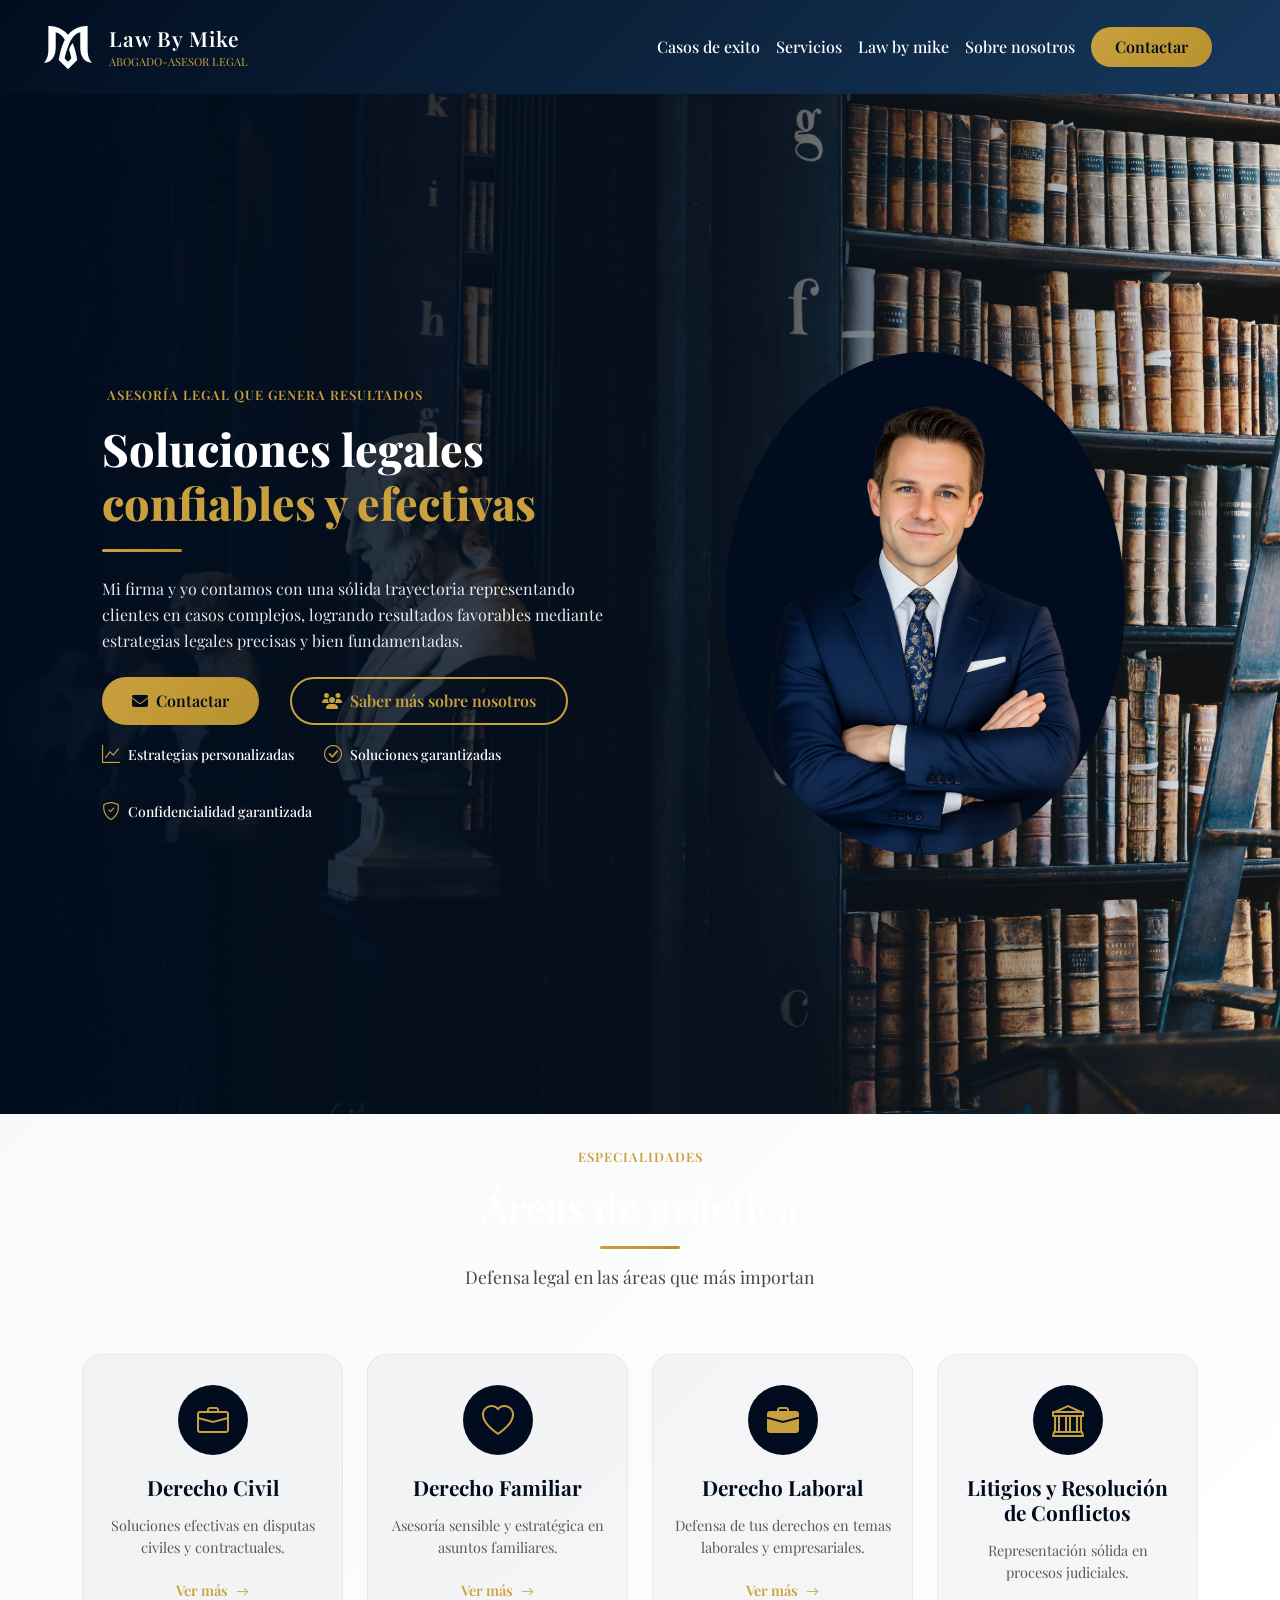
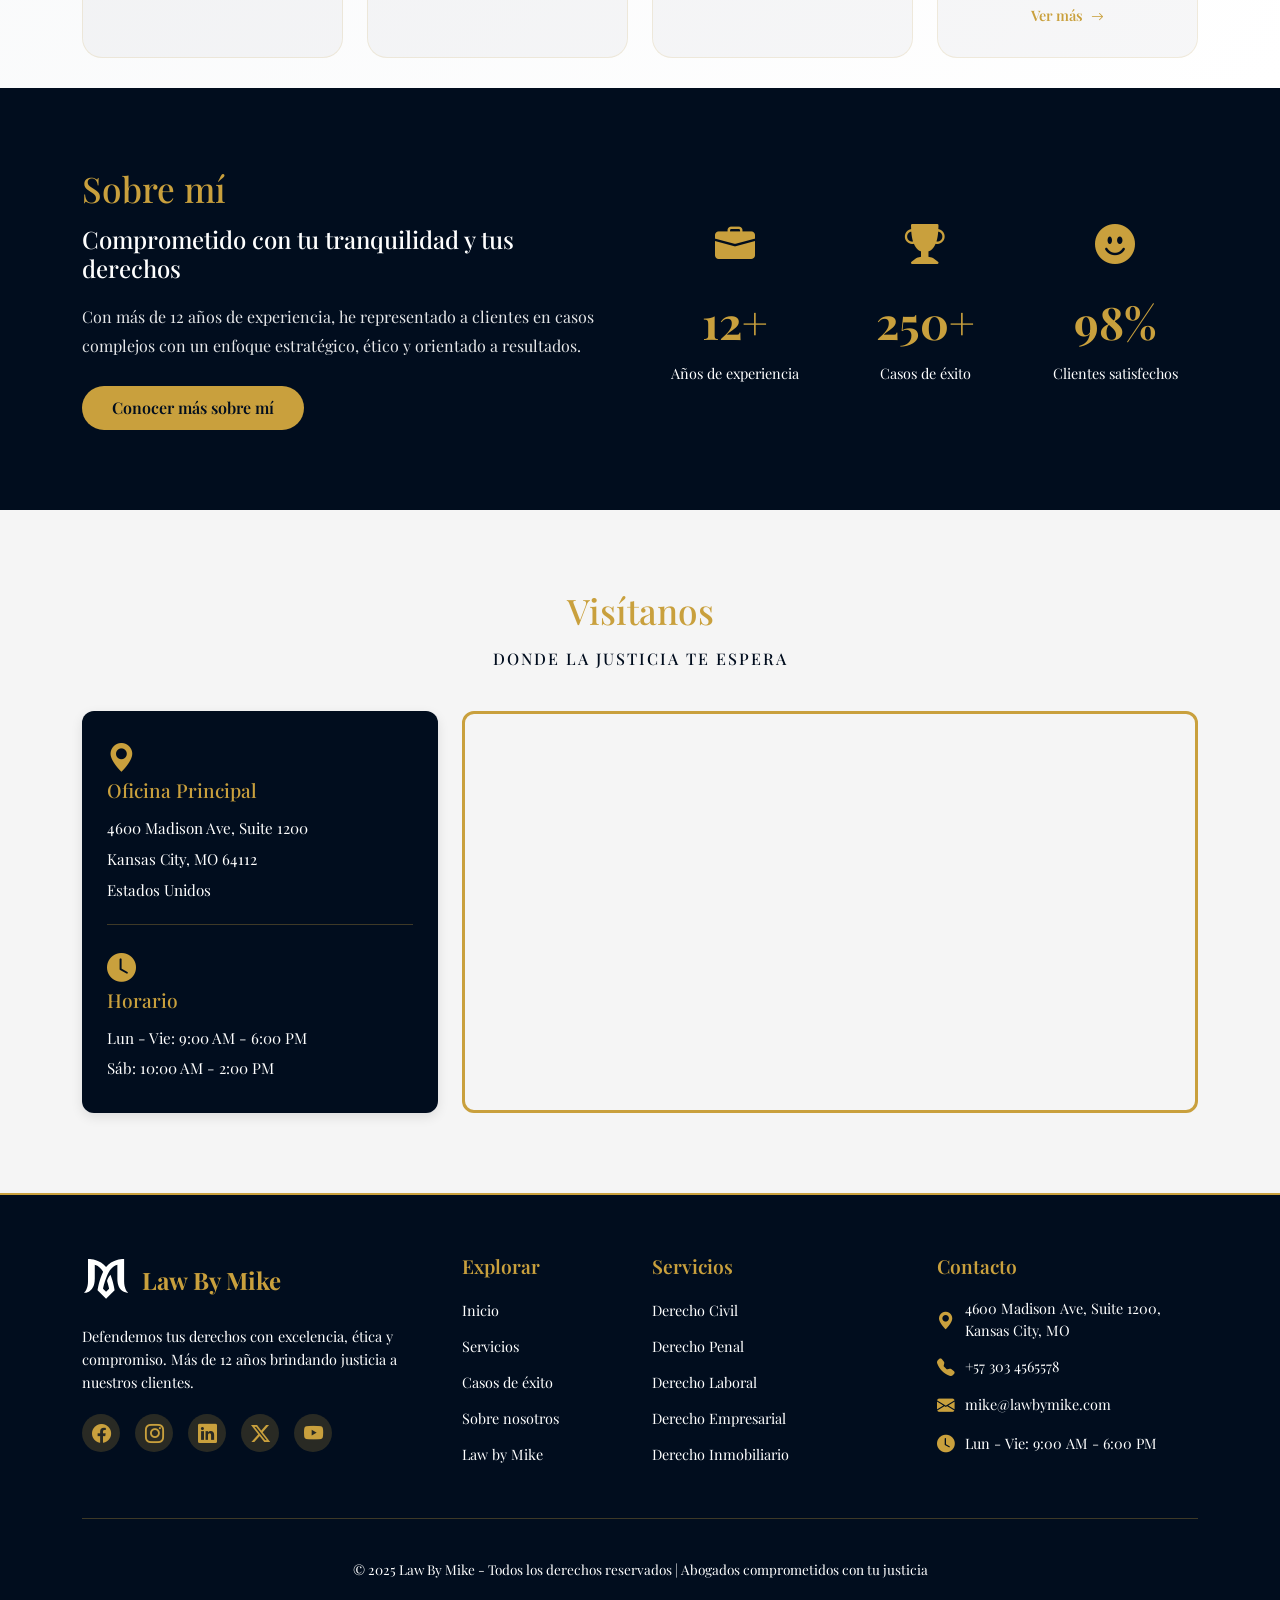
==== index.html @ f12dc02f "Add initial website structure and assets for Law By Mike - Created index.html, servicios.html, and s" ====
<!DOCTYPE html>
<html lang="es">
<head>
    <meta charset="UTF-8">
    <meta name="viewport" content="width=device-width, initial-scale=1.0">
    <title>Law By Mike - Abogado</title>
    <link href="https://cdn.jsdelivr.net/npm/bootstrap@5.3.0/dist/css/bootstrap.min.css" rel="stylesheet">
    <link rel="stylesheet" href="https://cdn.jsdelivr.net/npm/bootstrap-icons@1.11.3/font/bootstrap-icons.min.css">
    <link rel="stylesheet" href="https://cdnjs.cloudflare.com/ajax/libs/font-awesome/6.4.0/css/all.min.css">
    <link rel="stylesheet" href="css/style.css">
</head>
<body>
    <!-- Navbar -->
    <nav class="navbar">
        <div class="container-fluid me-4">
            <a class="navbar-brand d-flex " href="../index.html">
                <object data="../img/logo.svg" type="image/svg+xml" class="img-logo mt-2" alt="Logo"></object>
                <div class="seg-logo">
                    <div class="nombre-logo">Law By Mike</div>
                    <div class="descripcion-logo">ABOGADO-ASESOR LEGAL</div>
                </div>
            </a>
            <div class="d-flex gap-3">
                <a class="nav-link pt-2" href="casos_exito.html">Casos de exito</a>
                <a class="nav-link pt-2" href="servicios.html">Servicios</a>
                <a class="nav-link pt-2" href="#">Law by mike</a>
                <a class="nav-link pt-2" href="sobre_nosotros.html">Sobre nosotros</a>
                <button class="btn boton my-0">Contactar</button>
            </div>
        </div>
    </nav>

    <main class="hero-section">
    <div class="container">
        <div class="row align-items-center min-vh-100">
            
            <!-- Columna izquierda: Contenido -->
            <div class="col-lg-6 col-md-12">
                <div class="contenido">
                    <span class="subtitulo-dorado">Asesoría legal que genera resultados</span>
                    <h1 class="titulo-principal mt-3">
                        <span class="">Soluciones legales</span><br>
                        <span class="texto-dorado">confiables y efectivas</span>
                    </h1>
                    <div class="linea-dorada"></div>
                    <p class="descripcion mt-4">
                        Mi firma y yo contamos con una sólida trayectoria representando clientes en casos complejos, 
                        logrando resultados favorables mediante estrategias legales precisas y bien fundamentadas.
                    </p>
                    
                    <!-- Botones -->
                    <div class="botones-group mt-4">
                        <button class="btn btn-contactar">
                            <i class="fas fa-envelope me-2"></i>Contactar
                        </button>
                        <button class="btn btn-saber-mas ms-3">
                            <i class="fas fa-users me-2"></i>Saber más sobre nosotros
                        </button>
                    </div>

                    <!-- Etiquetas -->
                    <div class="etiquetas mt-3">
                        <div class="etiquetas">
    <div class="etiqueta">
        <i class="bi bi-graph-up"></i>
        <span>Estrategias personalizadas</span>
    </div>
    <div class="etiqueta">
        <i class="bi bi-check-circle"></i>
        <span>Soluciones garantizadas</span>
    </div>
    <div class="etiqueta">
        <i class="bi bi-shield-check"></i>
        <span>Confidencialidad garantizada</span>
    </div>
</div>
                    </div>
                </div>
            </div>

            <!-- Columna derecha: Foto -->
            <div class="col-lg-6 col-md-12 text-center mb-4 mb-lg-0">
                <div class="foto-wrapper">
                    <img src="img/abogado-tR.png" alt="Mike Mandell" class="img-fluid foto-perfil">
                </div>
            </div>
        </div>
    </div>
</main>

<section class="areas-practica">
    <div class="container">
        <div class="row text-center mb-5">
            <div class="col-12">
                <span class="subtitulo-dorado">Especialidades</span>
                <h2 class="titulo-seccion">Áreas de práctica</h2>
                <div class="linea-dorada mx-auto"></div>
                <p class="descripcion-seccion">Defensa legal en las áreas que más importan</p>
            </div>
        </div>
        <div class="row g-4">
            <div class="col-lg-3 col-md-6">
                <div class="card-practica">
                    <div class="card-icono">
                        <i class="bi bi-briefcase"></i>
                    </div>
                    <h3>Derecho Civil</h3>
                    <p>Soluciones efectivas en disputas civiles y contractuales.</p>
                    <a href="#" class="ver-mas">Ver más <i class="bi bi-arrow-right"></i></a>
                </div>
            </div>
            <div class="col-lg-3 col-md-6">
                <div class="card-practica">
                    <div class="card-icono">
                        <i class="bi bi-heart"></i>
                    </div>
                    <h3>Derecho Familiar</h3>
                    <p>Asesoría sensible y estratégica en asuntos familiares.</p>
                    <a href="#" class="ver-mas">Ver más <i class="bi bi-arrow-right"></i></a>
                </div>
            </div>
            <div class="col-lg-3 col-md-6">
                <div class="card-practica">
                    <div class="card-icono">
                        <i class="bi bi-briefcase-fill"></i>
                    </div>
                    <h3>Derecho Laboral</h3>
                    <p>Defensa de tus derechos en temas laborales y empresariales.</p>
                    <a href="#" class="ver-mas">Ver más <i class="bi bi-arrow-right"></i></a>
                </div>
            </div>
            <div class="col-lg-3 col-md-6">
                <div class="card-practica">
                    <div class="card-icono">
                        <i class="bi bi-bank"></i>
                    </div>
                    <h3>Litigios y Resolución de Conflictos</h3>
                    <p>Representación sólida en procesos judiciales.</p>
                    <a href="#" class="ver-mas">Ver más <i class="bi bi-arrow-right"></i></a>
                </div>
            </div>
        </div>
    </div>
</section>

<!-- HTML de la sección Sobre mí - Izquierda texto, derecha números con íconos -->
<section class="sobre-mi">
    <div class="container">
        <div class="row align-items-center">
            
            <!-- Columna izquierda - Texto -->
            <div class="col-12 col-lg-6 contenido-izq">
                <h2>Sobre mí</h2>
                <h3>Comprometido con tu tranquilidad y tus derechos</h3>
                <p class="descripcion">Con más de 12 años de experiencia, he representado a clientes en casos complejos con un enfoque estratégico, ético y orientado a resultados.</p>
                <button class="boton-conocer">Conocer más sobre mí</button>
            </div>
            
            <!-- Columna derecha - Estadísticas en 3 partes -->
            <div class="col-12 col-lg-6">
                <div class="row">
                    
                    <div class="col-12 col-md-4 estadistica-item">
                        <i class="bi bi-briefcase-fill"></i>
                        <span class="numero">12+</span>
                        <p>Años de experiencia</p>
                    </div>
                    
                    <div class="col-12 col-md-4 estadistica-item">
                        <i class="bi bi-trophy-fill"></i>
                        <span class="numero">250+</span>
                        <p>Casos de éxito</p>
                    </div>
                    
                    <div class="col-12 col-md-4 estadistica-item">
                        <i class="bi bi-emoji-smile-fill"></i>
                        <span class="numero">98%</span>
                        <p>Clientes satisfechos</p>
                    </div>
                    
                </div>
            </div>
            
        </div>
    </div>
</section>

<!-- SECCIÓN UBICACIÓN - Con altura igual para ambas columnas -->
<section class="ubicacion">
    <div class="container">
        <h2>Visítanos</h2>
        <p class="subtitulo">DONDE LA JUSTICIA TE ESPERA</p>
        
        <div class="row g-4 align-items-stretch">
            <!-- Columna izquierda - Información de contacto -->
            <div class="col-12 col-lg-4">
                <div class="info-direccion">
                    <i class="bi bi-geo-alt-fill"></i>
                    <h4>Oficina Principal</h4>
                    <div class="direccion">
                        <p>4600 Madison Ave, Suite 1200</p>
                        <p>Kansas City, MO 64112</p>
                        <p>Estados Unidos</p>
                    </div>
                    <div class="horario">
                        <i class="bi bi-clock-fill"></i>
                        <h4>Horario</h4>
                        <p>Lun - Vie: 9:00 AM - 6:00 PM</p>
                        <p>Sáb: 10:00 AM - 2:00 PM</p>
                    </div>
                </div>
            </div>
            
            <!-- Columna derecha - Mapa de Google -->
            <div class="col-12 col-lg-8">
                <iframe 
                    class="mapa"
                    src="https://www.google.com/maps/embed?pb=!1m18!1m12!1m3!1d3096.0!2d-94.5976742!3d39.0445615!2m3!1f0!2f0!3f0!3m2!1i1024!2i768!4f13.1!3m3!1m2!1s0x87c0f0a0b0a0a0a0%3A0x0!2zMznCsDAyJzQwLjQiTiA5NMKwMzUnNTEuNiJX!5e0!3m2!1ses!2sus!4v1234567890"
                    allowfullscreen="" 
                    loading="lazy" 
                    referrerpolicy="no-referrer-when-downgrade">
                </iframe>
            </div>
        </div>
    </div>
</section>

<!-- FOOTER -->
<footer class="footer">
    <div class="container">
        <div class="row">
            
            <!-- Columna 1 - Logo y descripción -->
            <div class="col-12 col-md-6 col-lg-4 mb-4 mb-lg-0">
                <div class="logo-footer">
                    <object data="img/logo.svg" type="image/svg+xml" class="pt-1"></object>
                    <span>Law By Mike</span>
                </div>
                <p class="descripcion-footer">Defendemos tus derechos con excelencia, ética y compromiso. Más de 12 años brindando justicia a nuestros clientes.</p>
                <div class="redes-sociales">
                    <a href="#"><i class="bi bi-facebook"></i></a>
                    <a href="#"><i class="bi bi-instagram"></i></a>
                    <a href="#"><i class="bi bi-linkedin"></i></a>
                    <a href="#"><i class="bi bi-twitter-x"></i></a>
                    <a href="#"><i class="bi bi-youtube"></i></a>
                </div>
            </div>
            
            <!-- Columna 2 - Enlaces rápidos -->
            <div class="col-12 col-md-6 col-lg-2 mb-4 mb-lg-0">
                <h5>Explorar</h5>
                <ul class="footer-links">
                    <li><a href="index.html">Inicio</a></li>
                    <li><a href="servicios.html">Servicios</a></li>
                    <li><a href="casos_exito.html">Casos de éxito</a></li>
                    <li><a href="#">Sobre nosotros</a></li>
                    <li><a href="#">Law by Mike</a></li>
                </ul>
            </div>
            
            <!-- Columna 3 - Servicios -->
            <div class="col-12 col-md-6 col-lg-3 mb-4 mb-lg-0">
                <h5>Servicios</h5>
                <ul class="footer-links">
                    <li><a href="#">Derecho Civil</a></li>
                    <li><a href="#">Derecho Penal</a></li>
                    <li><a href="#">Derecho Laboral</a></li>
                    <li><a href="#">Derecho Empresarial</a></li>
                    <li><a href="#">Derecho Inmobiliario</a></li>
                </ul>
            </div>
            
            <!-- Columna 4 - Contacto -->
            <div class="col-12 col-md-6 col-lg-3">
                <h5>Contacto</h5>
                <ul class="contacto-footer">
                    <li><i class="bi bi-geo-alt-fill"></i> 4600 Madison Ave, Suite 1200, Kansas City, MO</li>
                    <li><i class="bi bi-telephone-fill"></i> +57 303 4565578</li>
                    <li><i class="bi bi-envelope-fill"></i> mike@lawbymike.com</li>
                    <li><i class="bi bi-clock-fill"></i> Lun - Vie: 9:00 AM - 6:00 PM</li>
                </ul>
            </div>
            
        </div>
        
        <div class="copyright">
            <p>&copy; 2025 Law By Mike - Todos los derechos reservados | Abogados comprometidos con tu justicia</p>
        </div>
    </div>
</footer>


    <script src="https://cdn.jsdelivr.net/npm/bootstrap@5.3.0/dist/js/bootstrap.bundle.min.js"></script>
</body>
</html>

    <script src="https://cdn.jsdelivr.net/npm/bootstrap@5.3.0/dist/js/bootstrap.bundle.min.js"></script>
</body>
</html>
---- css/style.css ----
/* ============================================
   IMPORTACIONES
   ============================================ */
@import url('https://fonts.googleapis.com/css2?family=Lato:ital,wght@0,100;0,300;0,400;0,700;0,900;1,100;1,300;1,400;1,700;1,900&family=Playfair+Display:ital,wght@0,400..900;1,400..900&family=Varela+Round&display=swap');

/* ============================================
   VARIABLES GLOBALES
   ============================================ */
:root {
    --color-dorado: #c9a03d;
    --color-dorado-oscuro: #b8922e;
    --color-azul: #010D1E;
    --color-azul-claro: #16385c;
    --color-blanco: #ffffff;
    --color-gris-claro: #f5f5f5;
    --color-gris-oscuro: #333333;
    --color-negro: #000000;
    --fuente-principal: 'Playfair Display', Tahoma, Geneva, Verdana, sans-serif;
    --sombra-suave: 0 4px 12px rgba(0, 0, 0, 0.1);
    --sombra-hover: 0 8px 24px rgba(0, 0, 0, 0.15);
    --border-radius: 12px;
    --transition: all 0.3s ease;
}

/* ============================================
   RESET Y BASE
   ============================================ */
* {
    margin: 0;
    padding: 0;
    box-sizing: border-box;
}

body {
    font-family: var(--fuente-principal);
    background-color: var(--color-azul);
    color: var(--color-blanco);
    padding-top: 0;
}

/* ============================================
   NAVBAR - ESTÁTICO RESPONSIVO
   ============================================ */
.navbar {
    background: linear-gradient(135deg, var(--color-azul) 0%, var(--color-azul-claro) 100%);
    padding: 0.8rem 2rem;
    box-shadow: var(--sombra-suave);
    width: 100%;
    position: relative;
}

.navbar .container-fluid {
    display: flex;
    justify-content: space-between;
    align-items: center;
    flex-wrap: wrap;
}

.navbar-brand {
    text-decoration: none;
    display: flex;
    align-items: center;
    gap: 15px;
}

.img-logo {
    width: 50px;
    height: 50px;
}

.nombre-logo {
    color: var(--color-blanco);
    font-size: 1.3rem;
    font-weight: 600;
    letter-spacing: 1px;
}

.descripcion-logo {
    font-size: 0.7rem;
    margin: 0;
    padding: 0;
    color: var(--color-dorado);
}

.nav-links {
    display: flex;
    align-items: center;
    gap: 20px;
    flex-wrap: wrap;
}

.nav-link {
    color: var(--color-blanco);
    font-weight: 500;
    transition: var(--transition);
    text-decoration: none;
}

.nav-link:hover {
    color: var(--color-dorado);
}

.boton {
    background: linear-gradient(135deg, var(--color-dorado), var(--color-dorado-oscuro));
    color: var(--color-azul);
    font-weight: 600;
    padding: 8px 24px;
    border-radius: 30px;
    transition: var(--transition);
    border: none;
    cursor: pointer;
}

.boton:hover {
    transform: translateY(-2px);
    box-shadow: var(--sombra-hover);
    background: linear-gradient(135deg, var(--color-dorado-oscuro), var(--color-dorado));
}

.enlace-activo {
    position: relative;
    display: inline-block;
}

.enlace-activo::after {
    content: '';
    position: absolute;
    bottom: -5px;
    left: 0;
    width: 100%;
    height: 2px;
    background-color: var(--color-dorado);
    border-radius: 2px;
}

/* ============================================
   HERO SECTION - MAIN
   ============================================ */
.hero-section {
    position: relative;
    width: 100%;
    min-height: 100vh;
    display: flex;
    align-items: center;
    overflow: hidden;
    padding: 60px 0;
}

.hero-section::before {
    content: '';
    position: absolute;
    top: 0;
    left: 0;
    right: 0;
    bottom: 0;
    background-image: url('../img/boblioteca.jpg');
    background-size: cover;
    background-position: center;
    background-repeat: no-repeat;
    pointer-events: none;
    z-index: -1;
}

.hero-section::after {
    content: '';
    position: absolute;
    top: 0;
    left: 0;
    right: 0;
    bottom: 0;
    background: linear-gradient(90deg, var(--color-azul) 0%, rgba(1, 13, 30, 0.7) 50%, rgba(1, 13, 30, 0) 100%);
    pointer-events: none;
    z-index: 0;
}

.foto-wrapper,
.contenido {
    position: relative;
    z-index: 2;
}

.foto-wrapper {
    width: 100%;
    max-width: 400px;
    margin: 0 auto;
    overflow: hidden;
    background: transparent;
}

.foto-perfil {
    width: 100%;
    height: auto;
    object-fit: cover;
    object-position: center 20%;
    display: block;
    border-radius: 50%;

    background-color:var(--color-azul);
}

.contenido {
    padding: 20px;
}

.subtitulo-dorado {
    display: inline-block;
    font-size: 13px;
    font-weight: 600;
    text-transform: uppercase;
    letter-spacing: 1px;
    color: var(--color-dorado);
    padding: 0 5px;
}

.titulo-principal {
    font-size: 2.8rem;
    font-weight: 800;
    line-height: 1.2;
}

.texto-azul {
    color: var(--color-azul-claro);
}

.texto-dorado {
    color: var(--color-dorado);
}

.linea-dorada {
    width: 80px;
    height: 3px;
    background: linear-gradient(90deg, var(--color-dorado), var(--color-dorado-oscuro));
    margin: 20px 0 0 0;
    border-radius: 3px;
}

.descripcion {
    font-size: 1rem;
    line-height: 1.6;
    color: var(--color-blanco);
    opacity: 0.9;
}

/* ============================================
   BOTONES
   ============================================ */
.botones-group {
    display: flex;
    flex-wrap: wrap;
    gap: 15px;
}

.btn-contactar {
    background: linear-gradient(135deg, var(--color-dorado), var(--color-dorado-oscuro));
    color: var(--color-azul);
    font-weight: 600;
    padding: 10px 30px;
    border-radius: 40px;
    transition: var(--transition);
    border: none;
    cursor: pointer;
}

.btn-contactar:hover {
    transform: translateY(-2px);
    box-shadow: var(--sombra-hover);
    background: linear-gradient(135deg, var(--color-dorado-oscuro), var(--color-dorado));
}

.btn-saber-mas {
    background: transparent;
    border: 2px solid var(--color-dorado);
    color: var(--color-dorado);
    font-weight: 600;
    padding: 10px 30px;
    border-radius: 40px;
    transition: var(--transition);
    cursor: pointer;
}

.btn-saber-mas:hover {
    background: rgba(201, 160, 61, 0.1);
    transform: translateY(-2px);
    border-color: var(--color-dorado-oscuro);
    color: var(--color-dorado-oscuro);
}

/* ============================================
   ETIQUETAS
   ============================================ */
.etiquetas {
    display: flex;
    flex-wrap: wrap;
    gap: 30px;
}

.etiqueta {
    display: flex;
    align-items: center;
    gap: 8px;
    background: transparent;
    padding: 0;
}

.etiqueta i {
    font-size: 18px;
    color: var(--color-dorado);
}

.etiqueta span {
    font-size: 14px;
    font-weight: 500;
    color: var(--color-blanco);
}

/* ============================================
   RESPONSIVE - NAVBAR
   ============================================ */
@media (max-width: 992px) {
    .navbar .container-fluid {
        flex-direction: column;
        gap: 15px;
    }
    
    .navbar-brand {
        justify-content: center;
    }
    
    .nav-links {
        justify-content: center;
    }
    
    .nav-link {
        font-size: 14px;
    }
    
    .boton {
        padding: 6px 20px;
        font-size: 14px;
    }
}

@media (max-width: 768px) {
    .navbar {
        padding: 0.8rem 1rem;
    }
    
    .nav-links {
        gap: 12px;
    }
    
    .nav-link {
        font-size: 12px;
    }
    
    .boton {
        padding: 5px 14px;
        font-size: 12px;
    }
    
    .nombre-logo {
        font-size: 1rem;
    }
    
    .img-logo {
        width: 35px;
        height: 35px;
    }
}

/* ============================================
   RESPONSIVE - HERO SECTION
   ============================================ */
@media (max-width: 991px) {
    .hero-section {
        min-height: auto;
        padding: 60px 0;
    }
    
    .foto-wrapper {
        max-width: 280px;
        margin-bottom: 30px;
    }
    
    .titulo-principal {
        font-size: 2.2rem;
        text-align: center;
    }
    
    .descripcion {
        text-align: center;
    }
    
    .linea-dorada {
        margin: 20px auto 0 auto;
    }
    
    .contenido {
        text-align: center;
    }
    
    .botones-group {
        justify-content: center;
    }
    
    .etiquetas {
        justify-content: center;
    }
}

@media (max-width: 768px) {
    .foto-wrapper {
        max-width: 220px;
    }
    
    .titulo-principal {
        font-size: 1.8rem;
    }
    
    .descripcion {
        font-size: 0.95rem;
    }
    
    .btn-contactar, .btn-saber-mas {
        padding: 8px 20px;
        font-size: 13px;
    }
}

@media (max-width: 576px) {
    .hero-section {
        padding: 40px 0;
    }
    
    .foto-wrapper {
        max-width: 180px;
    }
    
    .titulo-principal {
        font-size: 1.5rem;
    }
    
    .subtitulo-dorado {
        font-size: 11px;
    }
    
    .botones-group {
        flex-direction: column;
        align-items: center;
    }
    
    .btn-saber-mas {
        margin-left: 0;
    }
    
    .etiquetas {
        flex-direction: column;
        align-items: center;
    }
    
    .etiqueta {
        width: 100%;
        max-width: 220px;
        justify-content: center;
    }
}
/* ============================================
   ÁREAS DE PRÁCTICA
   ============================================ */
.areas-practica {
    padding: 30px 0;
    background: linear-gradient(135deg, #f8f9fa 0%, #ffffff 100%);
}

.titulo-seccion {
    font-size: 2.5rem;
    font-weight: 700;
    color: var(--color-azul);
    margin-top: 15px;
}

.descripcion-seccion {
    font-size: 1.1rem;
    color: var(--color-gris-oscuro);
    opacity: 0.9;
    margin-top: 10px;
}

.linea-dorada.mx-auto {
    margin: 15px auto !important;
}

/* Tarjetas */
.card-practica {
    background: rgba(1, 13, 30, 0.03);
    backdrop-filter: blur(0);
    border: 1px solid rgba(201, 160, 61, 0.15);
    border-radius: 20px;
    padding: 30px 20px;
    text-align: center;
    transition: var(--transition);
    height: 100%;
}

.card-practica:hover {
    transform: translateY(-8px);
    border-color: var(--color-dorado);
    background: rgba(201, 160, 61, 0.05);
    box-shadow: var(--sombra-hover);
}

/* Icono circular dorado con fondo azul */
.card-icono {
    width: 70px;
    height: 70px;
    margin: 0 auto 20px auto;
    display: flex;
    align-items: center;
    justify-content: center;
    background: var(--color-azul);
    border-radius: 50%;
    color: var(--color-dorado);
    font-size: 2rem;
    transition: var(--transition);
}

.card-practica:hover .card-icono {
    transform: scale(1.05);
    background: var(--color-dorado);
    color: var(--color-azul);
}

/* Texto azul */
.card-practica h3 {
    font-size: 1.3rem;
    font-weight: 700;
    color: var(--color-azul);
    margin-bottom: 15px;
}

.card-practica p {
    font-size: 0.9rem;
    color: var(--color-gris-oscuro);
    opacity: 0.8;
    line-height: 1.5;
    margin-bottom: 20px;
}

.ver-mas {
    display: inline-flex;
    align-items: center;
    gap: 8px;
    color: var(--color-dorado);
    text-decoration: none;
    font-weight: 600;
    font-size: 0.9rem;
    transition: var(--transition);
}

.ver-mas i {
    font-size: 0.8rem;
    transition: var(--transition);
}

.ver-mas:hover {
    color: var(--color-dorado-oscuro);
    gap: 12px;
}

.ver-mas:hover i {
    transform: translateX(4px);
}
/* SECCIÓN SOBRE MÍ - Versión corregida */

.sobre-mi {
    padding: 80px 0;
}

.sobre-mi .contenido-izq {
    padding-right: 30px;
}

.sobre-mi h2 {
    color: var(--color-dorado);
    font-size: 2.2rem;
    margin-bottom: 15px;
}

.sobre-mi h3 {
    color: var(--color-blanco);
    font-size: 1.5rem;
    margin-bottom: 20px;
}

.sobre-mi .descripcion {
    color: var(--color-blanco);
    font-size: 1rem;
    line-height: 1.8;
    margin-bottom: 25px;
}

.sobre-mi .boton-conocer {
    background-color: var(--color-dorado);
    color: var(--color-azul);
    padding: 10px 30px;
    border-radius: 30px;
    font-weight: 600;
    border: none;
    transition: var(--transition);
}

.sobre-mi .boton-conocer:hover {
    background-color: var(--color-dorado-oscuro);
    transform: translateY(-2px);
    color: var(--color-blanco);
}

.sobre-mi .estadistica-item {
    text-align: center;
    padding: 20px 10px;
}

.sobre-mi .estadistica-item i {
    font-size: 2.5rem;
    color: var(--color-dorado);
    margin-bottom: 15px;
    display: block;
}

.sobre-mi .estadistica-item .numero {
    font-size: 2.8rem;
    font-weight: bold;
    color: var(--color-dorado);
    margin-bottom: 8px;
    display: block;
}

.sobre-mi .estadistica-item p {
    color: var(--color-blanco);
    font-size: 0.9rem;
    margin-bottom: 0;
}

@media (max-width: 992px) {
    .sobre-mi {
        padding: 60px 0;
    }
    
    .sobre-mi .contenido-izq {
        padding-right: 0;
        text-align: center;
        margin-bottom: 40px;
    }
    
    .sobre-mi .boton-conocer {
        margin-left: auto;
        margin-right: auto;
        display: inline-block;
    }
}

@media (max-width: 768px) {
    .sobre-mi {
        padding: 40px 0;
    }
    
    .sobre-mi h2 {
        font-size: 1.8rem;
    }
    
    .sobre-mi h3 {
        font-size: 1.2rem;
    }
    
    .sobre-mi .estadistica-item i {
        font-size: 2rem;
    }
    
    .sobre-mi .estadistica-item .numero {
        font-size: 2.2rem;
    }
    
    .sobre-mi .estadistica-item p {
        font-size: 0.8rem;
    }
}
/* SECCIÓN UBICACIÓN - Versión corregida */

.ubicacion {
    padding: 80px 0;
    background-color: var(--color-gris-claro);
}

.ubicacion h2 {
    color: var(--color-dorado);
    font-size: 2.2rem;
    margin-bottom: 15px;
    text-align: center;
}

.ubicacion .subtitulo {
    color: var(--color-azul);
    text-align: center;
    margin-bottom: 40px;
    font-size: 1rem;
    font-weight: 500;
    letter-spacing: 2px;
}

.ubicacion .info-direccion {
    background-color: var(--color-azul);
    padding: 25px;
    border-radius: 12px;
    height: 100%;
    box-shadow: 0 4px 12px rgba(0,0,0,0.1);
}

.ubicacion .info-direccion i {
    font-size: 1.8rem;
    color: var(--color-dorado);
    margin-bottom: 12px;
}

.ubicacion .info-direccion h4 {
    color: var(--color-dorado);
    margin-bottom: 15px;
    font-size: 1.2rem;
}

.ubicacion .info-direccion p {
    color: var(--color-blanco);
    margin-bottom: 8px;
    line-height: 1.5;
    font-size: 0.95rem;
}

.ubicacion .info-direccion .direccion {
    margin-bottom: 20px;
    padding-bottom: 15px;
    border-bottom: 1px solid rgba(201, 160, 61, 0.3);
}

.ubicacion .info-direccion .horario {
    margin-top: 15px;
}

.ubicacion .mapa {
    width: 100%;
    height: 100%;
    min-height: 350px;
    border-radius: 12px;
    border: 3px solid var(--color-dorado);
}

@media (max-width: 992px) {
    .ubicacion {
        padding: 60px 0;
    }
    
    .ubicacion .info-direccion {
        margin-bottom: 30px;
        padding: 20px;
    }
    
    .ubicacion .mapa {
        min-height: 300px;
    }
}

@media (max-width: 768px) {
    .ubicacion {
        padding: 40px 0;
    }
    
    .ubicacion h2 {
        font-size: 1.8rem;
    }
    
    .ubicacion .mapa {
        min-height: 250px;
    }
    
    .ubicacion .info-direccion {
        padding: 20px;
    }
    
    .ubicacion .info-direccion h4 {
        font-size: 1.1rem;
    }
    
    .ubicacion .info-direccion p {
        font-size: 0.85rem;
    }
}

/* FOOTER */

.footer {
    background-color: var(--color-azul);
    padding: 60px 0 20px 0;
    border-top: 2px solid var(--color-dorado);
}

.footer .logo-footer {
    display: flex;
    align-items: center;
    gap: 10px;
    margin-bottom: 20px;
}

.footer .logo-footer object {
    width: 50px;
    height: 50px;
    
}

.footer .logo-footer span {
    color: var(--color-dorado);
    font-size: 1.5rem;
    font-weight: bold;
}

.footer .descripcion-footer {
    color: var(--color-blanco);
    font-size: 0.9rem;
    line-height: 1.6;
    margin-bottom: 20px;
}

.footer h5 {
    color: var(--color-dorado);
    font-size: 1.2rem;
    margin-bottom: 20px;
    font-weight: 600;
}

.footer .footer-links {
    list-style: none;
    padding: 0;
    margin: 0;
}

.footer .footer-links li {
    margin-bottom: 12px;
}

.footer .footer-links a {
    color: var(--color-blanco);
    text-decoration: none;
    transition: var(--transition);
    font-size: 0.9rem;
}

.footer .footer-links a:hover {
    color: var(--color-dorado);
    padding-left: 5px;
}

.footer .contacto-footer {
    list-style: none;
    padding: 0;
    margin: 0;
}

.footer .contacto-footer li {
    color: var(--color-blanco);
    margin-bottom: 12px;
    font-size: 0.9rem;
    display: flex;
    align-items: center;
    gap: 10px;
}

.footer .contacto-footer i {
    color: var(--color-dorado);
    font-size: 1.1rem;
}

.footer .redes-sociales {
    display: flex;
    gap: 15px;
    margin-top: 20px;
}

.footer .redes-sociales a {
    display: inline-flex;
    align-items: center;
    justify-content: center;
    width: 38px;
    height: 38px;
    background-color: rgba(201, 160, 61, 0.2);
    border-radius: 50%;
    color: var(--color-dorado);
    transition: var(--transition);
    text-decoration: none;
}

.footer .redes-sociales a:hover {
    background-color: var(--color-dorado);
    color: var(--color-azul);
    transform: translateY(-3px);
}

.footer .redes-sociales i {
    font-size: 1.2rem;
}

.footer .copyright {
    text-align: center;
    padding-top: 40px;
    margin-top: 40px;
    border-top: 1px solid rgba(201, 160, 61, 0.3);
    color: var(--color-blanco);
    font-size: 0.85rem;
}

@media (max-width: 992px) {
    .footer {
        padding: 50px 0 20px 0;
    }
    
    .footer .logo-footer {
        justify-content: center;
    }
    
    .footer .descripcion-footer {
        text-align: center;
    }
    
    .footer h5 {
        text-align: center;
        margin-top: 30px;
    }
    
    .footer .footer-links {
        text-align: center;
    }
    
    .footer .contacto-footer li {
        justify-content: center;
    }
    
    .footer .redes-sociales {
        justify-content: center;
    }
}

@media (max-width: 768px) {
    .footer {
        padding: 40px 0 20px 0;
    }
    
    .footer .logo-footer span {
        font-size: 1.3rem;
    }
    
    .footer h5 {
        font-size: 1.1rem;
        margin-top: 25px;
    }
    
    .footer .copyright {
        font-size: 0.75rem;
        padding-top: 30px;
        margin-top: 30px;
    }
}

.servicios-hero {
    padding: 80px 0 40px 0;
    background-color: var(--color-azul);
}
.titulo-seccion{
    color: var(--color-blanco);
}

.descripcion-hero {
    color: var(--color-blanco);
    max-width: 700px;
    margin-left: auto;
    margin-right: auto;
    font-size: 1.1rem;
}

/* Grid de Servicios */
.servicios-grid {
    padding: 60px 0;
    background-color: var(--color-gris-claro);
}

/* FAQ Section */
.faq-section {
    padding: 70px 0;
    background-color: var(--color-azul);
}

.accordion-item {
    background-color: var(--color-blanco);
    border: none;
    border-radius: 12px !important;
    margin-bottom: 16px;
    overflow: hidden;
}

.accordion-button {
    background-color: var(--color-blanco);
    color: var(--color-azul);
    font-weight: 600;
    padding: 18px 25px;
    font-size: 1.05rem;
}

.accordion-button:not(.collapsed) {
    background-color: var(--color-dorado);
    color: var(--color-azul);
}

.accordion-button:focus {
    box-shadow: none;
    border-color: transparent;
}

.accordion-button::after {
    color: var(--color-dorado);
}

.accordion-body {
    padding: 20px 25px;
    color: #555;
    line-height: 1.6;
}

/* Responsive */
@media (max-width: 768px) {
    .servicios-hero {
        padding: 60px 0 30px 0;
    }
    
    .servicios-grid {
        padding: 40px 0;
    }
    
    .faq-section {
        padding: 50px 0;
    }
    
    .accordion-button {
        padding: 14px 18px;
        font-size: 0.95rem;
    }
    
    .accordion-body {
        padding: 16px 20px;
        font-size: 0.9rem;
    }
}
/* ESTILOS PARA CASOS DE ÉXITO - Versión corregida */

/* Casos Hero */
.casos-hero {
    padding: 80px 0 40px 0;
    background-color: var(--color-azul);
}

.descripcion-hero {
    color: var(--color-blanco);
    max-width: 700px;
    margin-left: auto;
    margin-right: auto;
    font-size: 1.1rem;
}

/* Grid de Casos */
.casos-grid {
    padding: 60px 0;
    background-color: var(--color-gris-claro);
}

/* Card de Caso - Versión corregida */
.card-caso {
    background-color: var(--color-blanco);
    border-radius: 12px;
    overflow: hidden;
    transition: all 0.3s ease;
    box-shadow: 0 4px 12px rgba(0,0,0,0.05);
    height: 100%;
}

.card-caso .row {
    margin: 0;
    height: 100%;
}

.card-caso [class*="col-"] {
    padding: 0;
}

.caso-icono {
    background: linear-gradient(135deg, var(--color-dorado) 0%, var(--color-dorado-oscuro) 100%);
    display: flex;
    align-items: center;
    justify-content: center;
    min-height: 150px;
    width: 100%;
}

.caso-icono i {
    font-size: 3rem;
    color: var(--color-blanco);
}

.caso-contenido {
    padding: 20px;
}

.caso-contenido h3 {
    color: var(--color-azul);
    font-size: 1.2rem;
    margin-bottom: 8px;
    font-weight: 600;
}

.caso-contenido .cliente {
    color: var(--color-dorado);
    font-size: 0.85rem;
    margin-bottom: 12px;
}

.caso-contenido p {
    color: #555;
    font-size: 0.9rem;
    line-height: 1.5;
    margin-bottom: 10px;
}

.caso-contenido .resultado {
    color: var(--color-azul);
    margin-top: 10px;
    padding-top: 10px;
    border-top: 1px solid #eee;
}

.caso-contenido .resultado strong {
    color: var(--color-dorado);
    font-weight: 600;
}

/* Responsive */
@media (max-width: 768px) {
    .casos-hero {
        padding: 60px 0 30px 0;
    }
    
    .casos-grid {
        padding: 40px 0;
    }
    
    .caso-icono {
        min-height: 100px;
    }
    
    .caso-icono i {
        font-size: 2rem;
    }
    
    .caso-contenido {
        padding: 15px;
    }
    
    .caso-contenido h3 {
        font-size: 1rem;
    }
    
    .caso-contenido p {
        font-size: 0.85rem;
    }
}
/* AÑADE ESTOS ESTILOS A TU style.css */

/* Sobre Nosotros Hero */
.sobrenosotros-hero {
    padding: 50px 0 40px 0;
    background-color: var(--color-gris-claro);
}
.sobrenosotros-hero .titulo-principal {
    color: var(--color-azul);
}
.sobrenosotros-hero .descripcion-hero {
    color: var(--color-gris-oscuro);
}
/* Biografía Section */
.biografia-section {
    padding: 60px 0;
    background-color: var(--color-azul);
}

.foto-biografia img {
    border-radius: 20px;
    border: 3px solid var(--color-dorado);
}

.texto-biografia {
    color: var(--color-blanco);
    font-size: 1rem;
    line-height: 1.7;
    margin-bottom: 15px;
}

/* Estadísticas mini */
.estadistica-mini {
    text-align: center;
}

.estadistica-mini i {
    font-size: 1.8rem;
    color: var(--color-dorado);
    display: block;
    margin-bottom: 8px;
}

.estadistica-mini .numero {
    font-size: 1.8rem;
    font-weight: bold;
    color: var(--color-dorado);
    display: block;
}

.estadistica-mini p {
    color: var(--color-blanco);
    font-size: 0.8rem;
    margin-top: 5px;
}

/* Filosofía Section */
.filosofia-section {
    padding: 70px 0;
    background-color: var(--color-gris-claro);
}

.text-blanco {
    color: var(--color-azul);
}

.filosofia-card {
    background-color: var(--color-blanco);
    padding: 30px 25px;
    border-radius: 12px;
    text-align: center;
    transition: all 0.3s ease;
    box-shadow: 0 4px 12px rgba(0,0,0,0.05);
    height: 100%;
}

.filosofia-card:hover {
    transform: translateY(-8px);
    box-shadow: 0 12px 24px rgba(0,0,0,0.1);
}

.filosofia-card i {
    font-size: 2.5rem;
    color: var(--color-dorado);
    margin-bottom: 20px;
}

.filosofia-card h3 {
    color: var(--color-azul);
    font-size: 1.3rem;
    margin-bottom: 15px;
}

.filosofia-card p {
    color: #666;
    font-size: 0.9rem;
    line-height: 1.6;
}

/* Logros Section */
.logros-section {
    padding: 70px 0;
    background-color: var(--color-azul);
}

.logros-section .titulo-seccion {
    color: var(--color-blanco);
}

.logro-card {
    background-color: rgba(255,255,255,0.05);
    padding: 25px;
    border-radius: 12px;
    text-align: center;
    transition: all 0.3s ease;
    border: 1px solid rgba(201, 160, 61, 0.3);
    height: 100%;
}

.logro-card:hover {
    background-color: rgba(201, 160, 61, 0.1);
    transform: translateY(-5px);
}

.logro-card i {
    font-size: 2rem;
    color: var(--color-dorado);
    margin-bottom: 15px;
}

.logro-card h3 {
    color: var(--color-dorado);
    font-size: 1.2rem;
    margin-bottom: 12px;
}

.logro-card p {
    color: var(--color-blanco);
    font-size: 0.9rem;
    line-height: 1.5;
}

/* Red Section */
.red-section {
    padding: 70px 0;
    background:var(--color-gris-claro);
}
.titulo-red{
    color: var(--color-azul);
}
.texto-azul{
    color: var(--color-azul);
}
.red-iconos {
    text-align: center;
}

.red-iconos i {
    font-size: 5rem;
    color: var(--color-dorado);
    margin: 0 15px;
    opacity: 0.8;
    transition: all 0.3s ease;
}

.red-iconos i:hover {
    opacity: 1;
    transform: scale(1.05);
}

/* Responsive */
@media (max-width: 768px) {
    .sobrenosotros-hero {
        padding: 60px 0 30px 0;
    }
    
    .biografia-section {
        padding: 40px 0;
    }
    
    .filosofia-section {
        padding: 50px 0;
    }
    
    .logros-section {
        padding: 50px 0;
    }
    
    .red-section {
        padding: 50px 0;
    }
    
    .red-iconos i {
        font-size: 3rem;
        margin: 0 10px;
    }
    
    .texto-biografia {
        font-size: 0.9rem;
    }
    
    .filosofia-card {
        padding: 20px;
    }
    
    .filosofia-card h3 {
        font-size: 1.1rem;
    }
    
    .logro-card h3 {
        font-size: 1rem;
    }
}
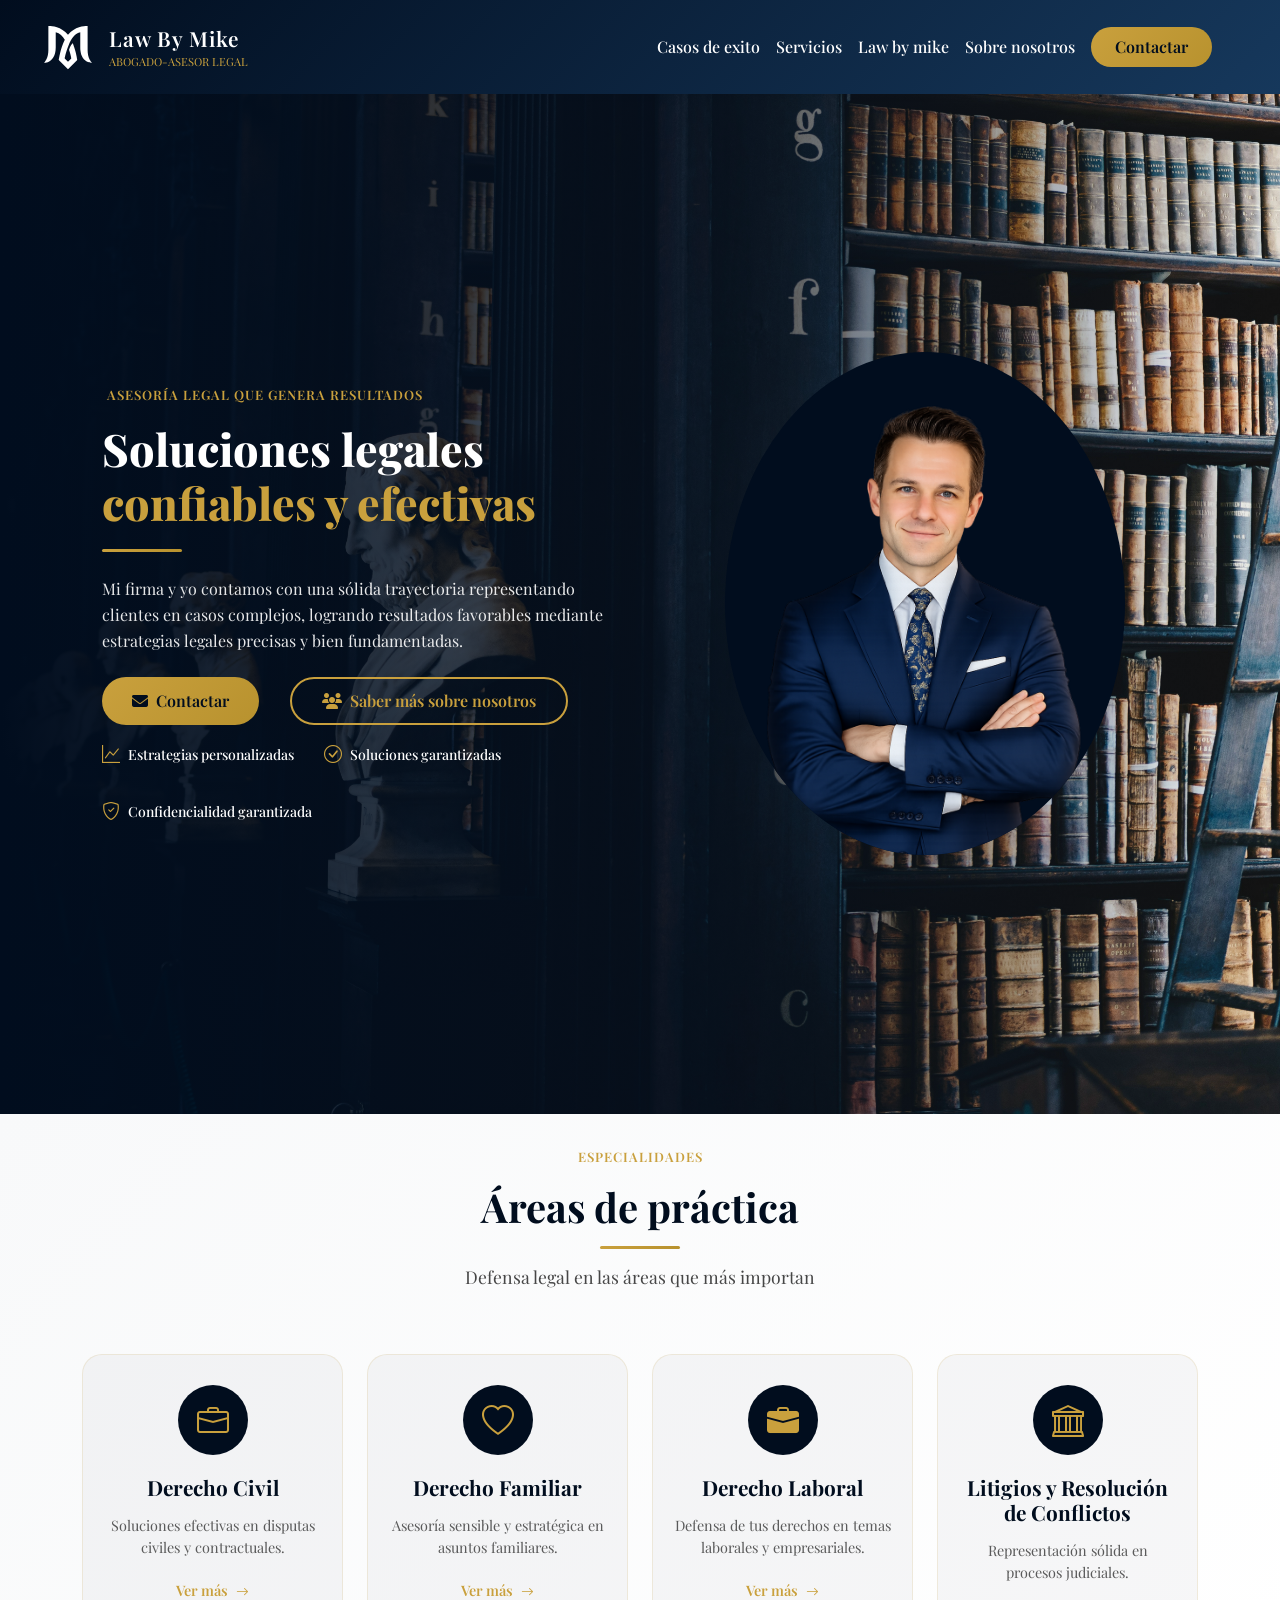
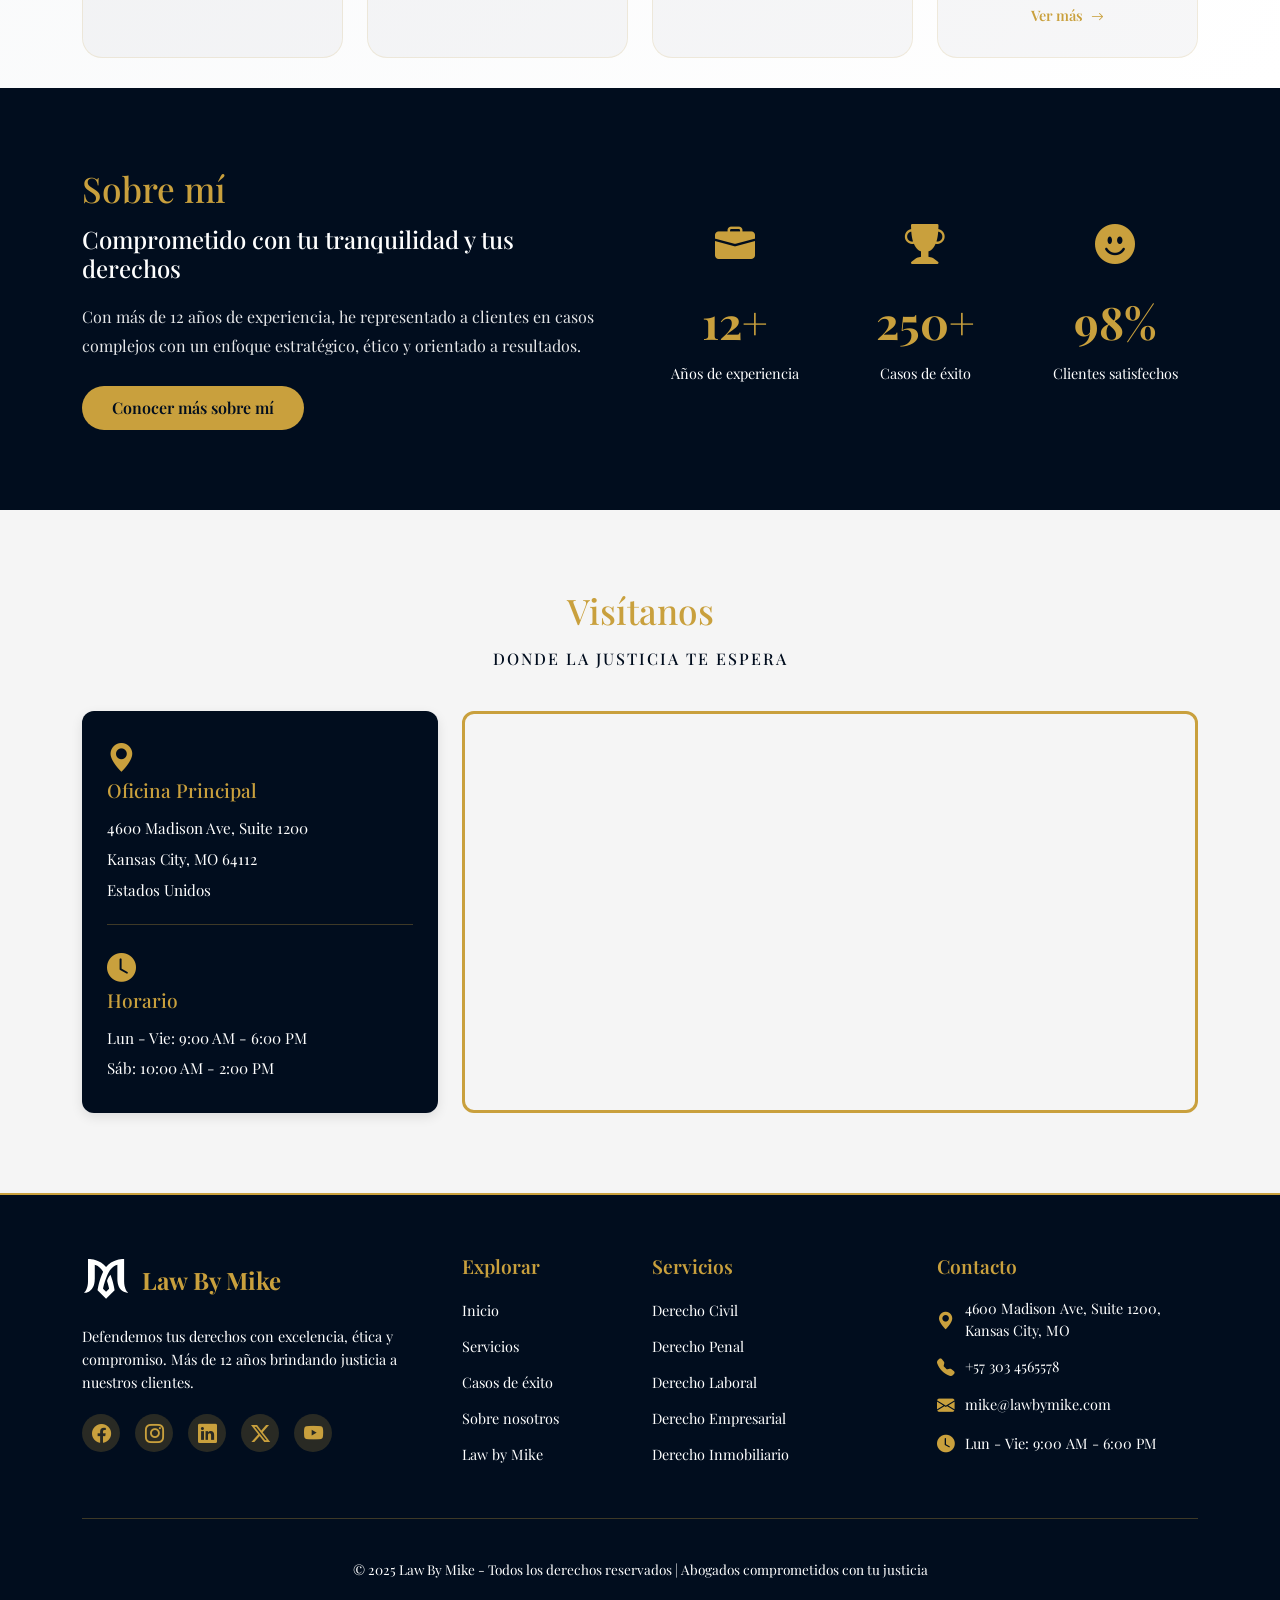
==== commit 17f0be54: "nuevo" ====
--- a/index.html
+++ b/index.html
@@ -93,7 +93,7 @@
         <div class="row text-center mb-5">
             <div class="col-12">
                 <span class="subtitulo-dorado">Especialidades</span>
-                <h2 class="titulo-seccion">Áreas de práctica</h2>
+                <h2 class="titulo-seccion" style="color: ;">Áreas de práctica</h2>
                 <div class="linea-dorada mx-auto"></div>
                 <p class="descripcion-seccion">Defensa legal en las áreas que más importan</p>
             </div>
--- a/css/style.css
+++ b/css/style.css
@@ -1388,3 +1388,6 @@
         font-size: 1rem;
     }
 }
+.titulo-seccion{
+    color: var(--color-azul);
+}
